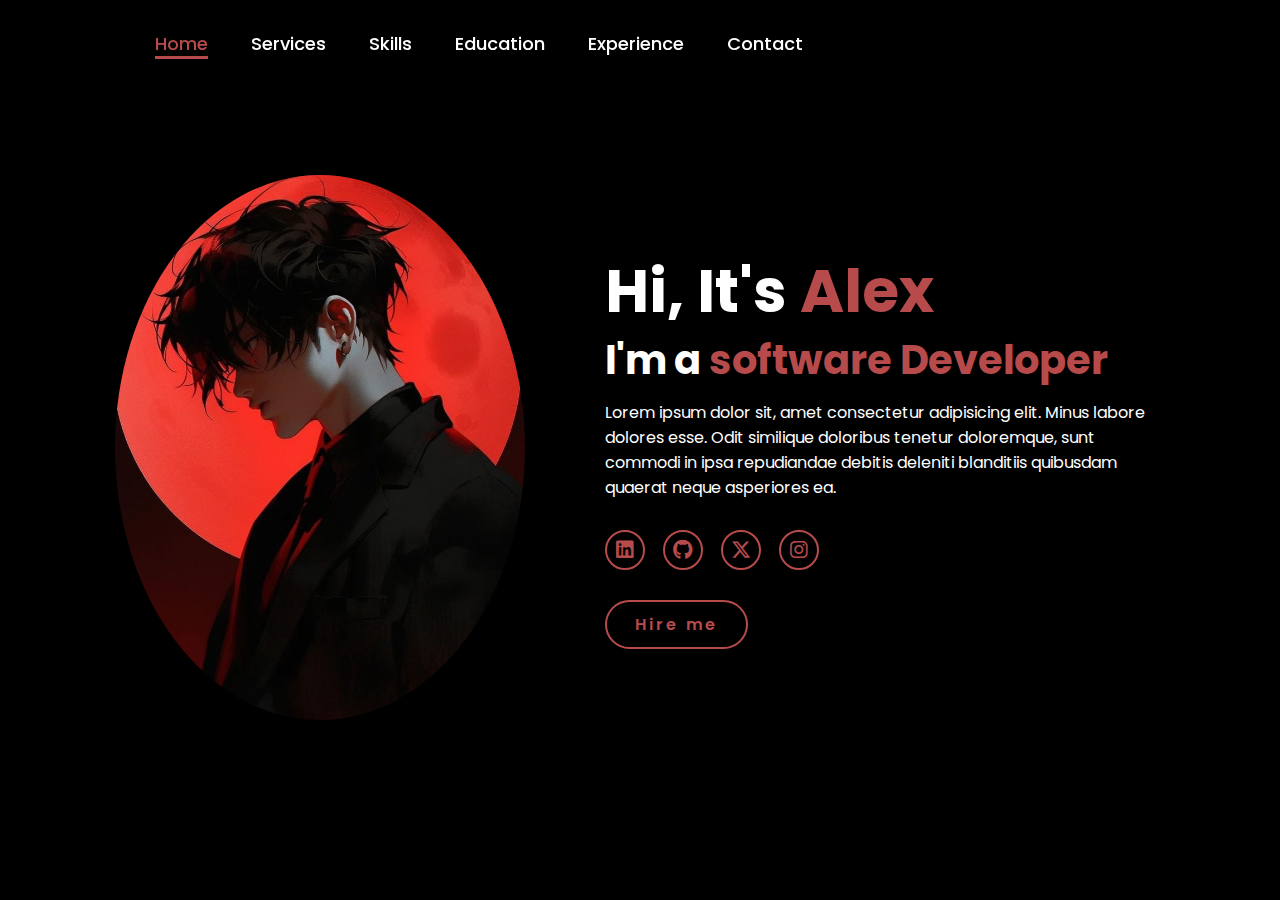
==== index.html @ 2c3ac054 "Initial commit" ====
<!DOCTYPE html>
<html lang="en">
    
<head>
    <meta charset="UTF-8">
    <meta name="viewport" content="width=device-width, initial-scale=1.0">
    <link rel="stylesheet" href="https://cdnjs.cloudflare.com/ajax/libs/font-awesome/6.5.2/css/all.min.css">
    <link rel="stylesheet" href="style.css">
    <title>Portfolio Website</title>
</head>
<body>
    <header>
        <nav>
            <a href="#" class="active"> Home</a>
            <a href="#" >Services</a>
            <a href="#" >Skills</a>
            <a href="#" >Education</a>
            <a href="#" >Experience</a>
            <a href="#" >Contact</a>
        </nav>
    </header>
    <section class="home">
        <div class="home-img">
            <img src="main.jpg" alt="">
        </div>
        <div class="home-content">
            <h1>Hi, It's <span>Alex</span></h1>
            <h3 class="typing-text">I'm a <span></span></h3>
            <p>Lorem ipsum dolor sit, amet consectetur adipisicing elit. Minus labore dolores esse. Odit similique doloribus tenetur doloremque, sunt commodi in ipsa repudiandae debitis deleniti blanditiis quibusdam quaerat neque asperiores ea.</p>
            <div class="social-icons">
                <a href="#"><i class="fa-brands fa-linkedin"></i></a>
                <a href="#"><i class="fa-brands fa-github"></i></a>
                <a href="#"><i class="fa-brands fa-x-twitter"></i></a>
                <a href="#"><i class="fa-brands fa-instagram"></i></a>
            </div>
            <a href="#" class="btn">Hire me</a>
        </div>
    </section>
</body>
</html>
---- style.css ----
@import url('https://fonts.googleapis.com/css2?family=Poppins:wght@100;200;300;400;500;600&display=swap');

*{
    margin: 0;
    padding: 0;
    box-sizing: border-box;
    text-decoration: none;
    border: none;
    outline: none;
    font-family: 'Poppins', sans-serif;
}

html{
    font-size: 62.5%;
}

body{
    width: 100%;
    height: 100vh;
    overflow-x: hidden;
    background-color: black;
    color: white;
}

header{
    margin-top: 20px;
    position: fixed;
    top: 0;
    left: 0;
    width: 100%;
    padding: 1rem 9%;
    background-color: transparent;
    filter: drop-shadow(10px);
    display: flex;
    justify-content: space-between;
    align-items: center;
    z-index: 100;
}

nav a{
    font-size: 1.8rem;
    color: white;
    margin-left: 4rem;
    font-weight: 500;
    transition: 0.3s ease;
    border-bottom: 3px solid transparent;
}

nav a:hover,
nav a.active{
    color: #b74b4b;
    border-bottom: 3px solid #b74b4b;
}

@media(max-width:995px){
    nav{
        position: absolute;
        display: none;
        top: 0;
        right: 0;
        width: 40%;
        border-left: 3px solid #b74b4b;
        border-bottom: 3px solid #b74b4b;
        border-bottom-left-radius: 2rem;
        padding: 1rem solid;
        background-color: #161616;
        border-top: 0.1rem solid rgba(0,0,0,0.1);
    }

    nav.active{
        display: block;
    }

    nav a{
        display: block;
        font-size: 2rem;
        margin: 3rem 0;
    }

    nav a:hover,
    nav a.active{
        padding: 1rem;
        border-radius: 0.5rem;
        border-bottom: 0.5rem solid #b74b4b;
    }
}

section{
    min-height: 100vh;
    padding: 5rem 9% 5rem;
}

.home{
    display: flex;
    justify-content: center;
    align-items: center;
    gap: 8rem;
    background-color: black;
}

.home .home-content h1{
    font-size: 6rem;
    font-weight: 700;
    line-height: 1.3;
}

span{
    color: #b74b4b;
}

.home-content h3{
    font-size: 4rem;
    margin-bottom: 1rem;
    font-weight: 700;
}

.home-content p{
    font-size: 1.6rem;
}

.home-img{
    border-radius: 50%;
}

.home-img img{
    position: relative;
    width: 32vw;
    border-radius: 50%;
    box-shadow: 0 0 25px solid #b74b4b;
    cursor: pointer;
    transition: 0.2s linear;
}

.home-img img:hover{
    font-size: 1.8rem;
    font-weight: 500;
}

.social-icons a{
    display: inline-flex;
    justify-content: center;
    align-items: center;
    width: 4rem;
    height: 4rem;
    background-color: transparent;
    border: 0.2rem solid #b74b4b;
    font-size: 2rem;
    border-radius: 50%;
    margin: 3rem 1.5rem 3rem 0;
    transition: 0.3s ease;
    color: #b74b4b;
}

.social-icons a:hover{
    color: black;
    transform: scale(1.3) translateY(-5px);
    background-color: #b74b4b;
    box-shadow: 0  0 25px #b74b4b;
}

.btn{
    display: inline-block;
    padding: 1rem 2.8rem;
    background-color: black;
    border-radius: 4rem;
    font-size: 1.6rem;
    color: #b74b4b;
    letter-spacing: 0.3rem;
    font-weight: 600;
    border: 2px solid #b74b4b;
    transition: 0.3s ease;
    cursor: pointer;
}

.btn:hover{
    transform: scale3d(1.03);
    background-color: #b74b4b;
    color: black;
    box-shadow: 0 0 25px #b74b4b;
}

.typing-text{
    font-size: 34px;
    font-weight: 600;
    min-width: 280px;
}

.typing-text span{
    position: relative;
}

.typing-text span::before{
    content: "software Developer";
    color: #b74b4b;
    animation: words 20s infinite;
}

.typing-text span::after{
    content: "";
    background-color: black;
    position: absolute;
    width: calc(100% + 8px);
    height: 100%;
    border-left: 3px solid black;
    right: -8;
    animation: cursor 0.6s infinite;
}

@keyframes cursor{
    to{
        border-left: 3px solid #b74b4b;
    }
}

@keyframes words{
    0%, 20%{
        content: "Web Developer";
    }
    21%, 40%{
        content: "Developer";
    }
    41%, 60%{
        content: "Web Designer";
    }
    61%, 80%{
        content: "Youtuber";
    }
    81%, 100%{
        content: "Script Writer";
    }
}

@media (max-width: 1000px){
    .home{
        gap: 4rem;
    }
}

@media(max-width:995px){
    .home{
        flex-direction: column;
        margin: 5rem 4rem;
    }

    .home .home-content h3{
        font-size: 2.5rem;
    }

    .home-content h1{
        font-size: 5rem;
    }

    .home-img img{
        width: 70vw;
        margin-top: 4rem;
    }
}
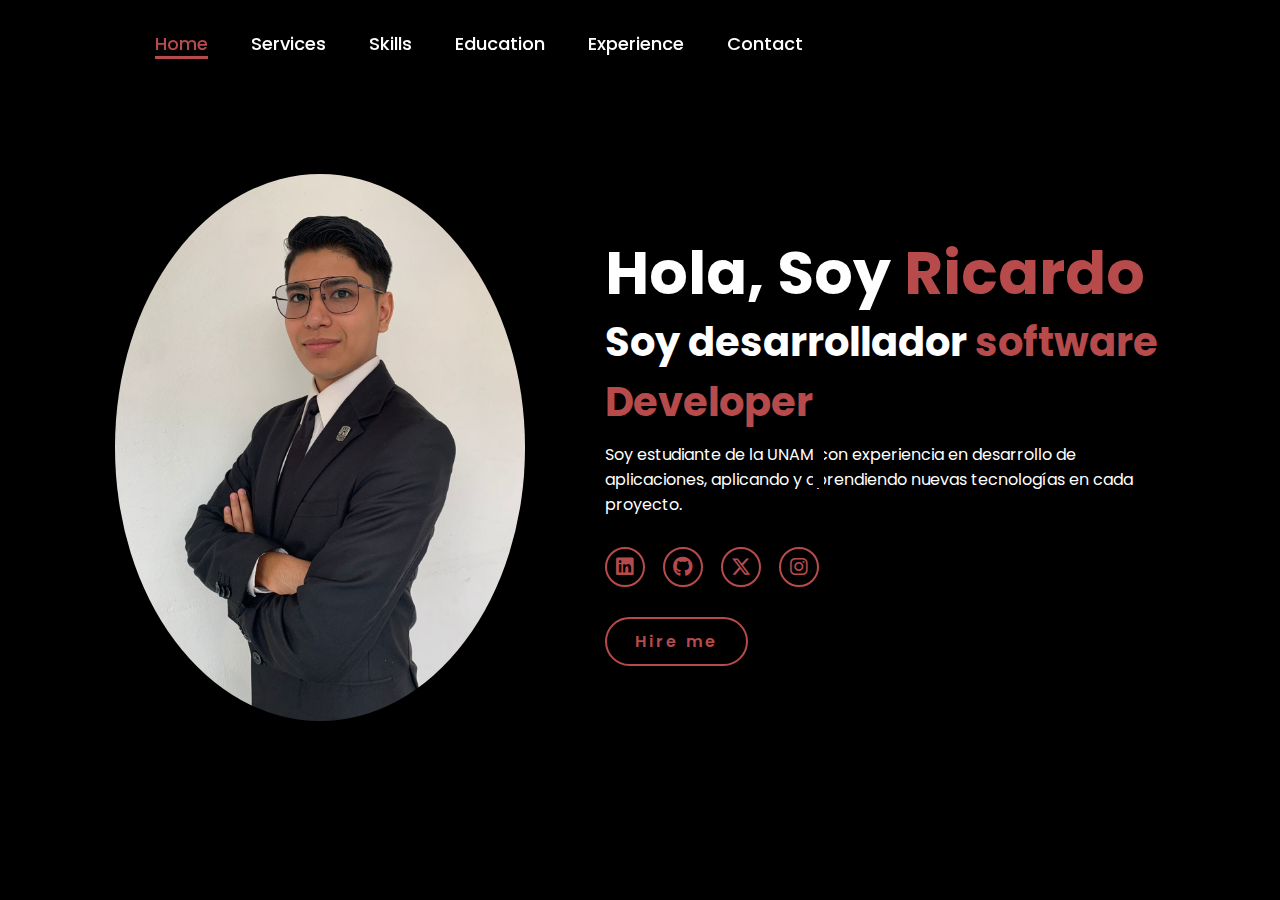
==== commit 09870ae0: "Actualizacion" ====
--- a/index.html
+++ b/index.html
@@ -1,4 +1,4 @@
-<!DOCTYPE html>
+<!-- <!DOCTYPE html>
 <html lang="en">
     
 <head>
@@ -37,4 +37,47 @@
         </div>
     </section>
 </body>
-</html>+</html> -->
+
+
+<!DOCTYPE html>
+<html lang="es">
+    
+<head>
+    <meta charset="UTF-8">
+    <meta name="viewport" content="width=device-width, initial-scale=1.0">
+    <link rel="stylesheet" href="https://cdnjs.cloudflare.com/ajax/libs/font-awesome/6.5.2/css/all.min.css">
+    <link rel="stylesheet" href="style.css">
+    <title>Portafolio Website</title>
+</head>
+<body>
+    <header>
+        <nav>
+            <a href="#" class="active"> Home</a>
+            <a href="#" >Services</a>
+            <a href="#" >Skills</a>
+            <a href="#" >Education</a>
+            <a href="#" >Experience</a>
+            <a href="#" >Contact</a>
+        </nav>
+    </header>
+    <section class="home">
+        <div class="home-img">
+            <img src="main.jpg" alt="">
+        </div>
+        <div class="home-content">
+            <h1>Hola, Soy<span> Ricardo</span></h1>
+            <h3 class="typing-text">Soy desarrollador <span></span></h3>
+            <p>Soy estudiante de la UNAM con experiencia en desarrollo de aplicaciones, aplicando y aprendiendo nuevas tecnologías en cada proyecto.</p>
+            <div class="social-icons">
+                <a href="#"><i class="fa-brands fa-linkedin"></i></a>
+                <a href="#"><i class="fa-brands fa-github"></i></a>
+                <a href="#"><i class="fa-brands fa-x-twitter"></i></a>
+                <a href="#"><i class="fa-brands fa-instagram"></i></a>
+            </div>
+            <a href="#" class="btn">Hire me</a>
+        </div>
+    </section>
+</body>
+</html> 
+
--- a/style.css
+++ b/style.css
@@ -192,7 +192,7 @@
 .typing-text span::before{
     content: "software Developer";
     color: #b74b4b;
-    animation: words 20s infinite;
+    animation: words 5s infinite;
 }
 
 .typing-text span::after{
@@ -213,20 +213,17 @@
 }
 
 @keyframes words{
-    0%, 20%{
-        content: "Web Developer";
-    }
-    21%, 40%{
-        content: "Developer";
+    0%, 40%{
+        content: "Web";
     }
     41%, 60%{
-        content: "Web Designer";
+        content: "Backend";
     }
     61%, 80%{
-        content: "Youtuber";
+        content: "frontend";
     }
     81%, 100%{
-        content: "Script Writer";
+        content: "Fullstack";
     }
 }
 
--- a/style.css
+++ b/style.css
@@ -192,7 +192,7 @@
 .typing-text span::before{
     content: "software Developer";
     color: #b74b4b;
-    animation: words 20s infinite;
+    animation: words 5s infinite;
 }
 
 .typing-text span::after{
@@ -213,20 +213,17 @@
 }
 
 @keyframes words{
-    0%, 20%{
-        content: "Web Developer";
-    }
-    21%, 40%{
-        content: "Developer";
+    0%, 40%{
+        content: "Web";
     }
     41%, 60%{
-        content: "Web Designer";
+        content: "Backend";
     }
     61%, 80%{
-        content: "Youtuber";
+        content: "frontend";
     }
     81%, 100%{
-        content: "Script Writer";
+        content: "Fullstack";
     }
 }
 
